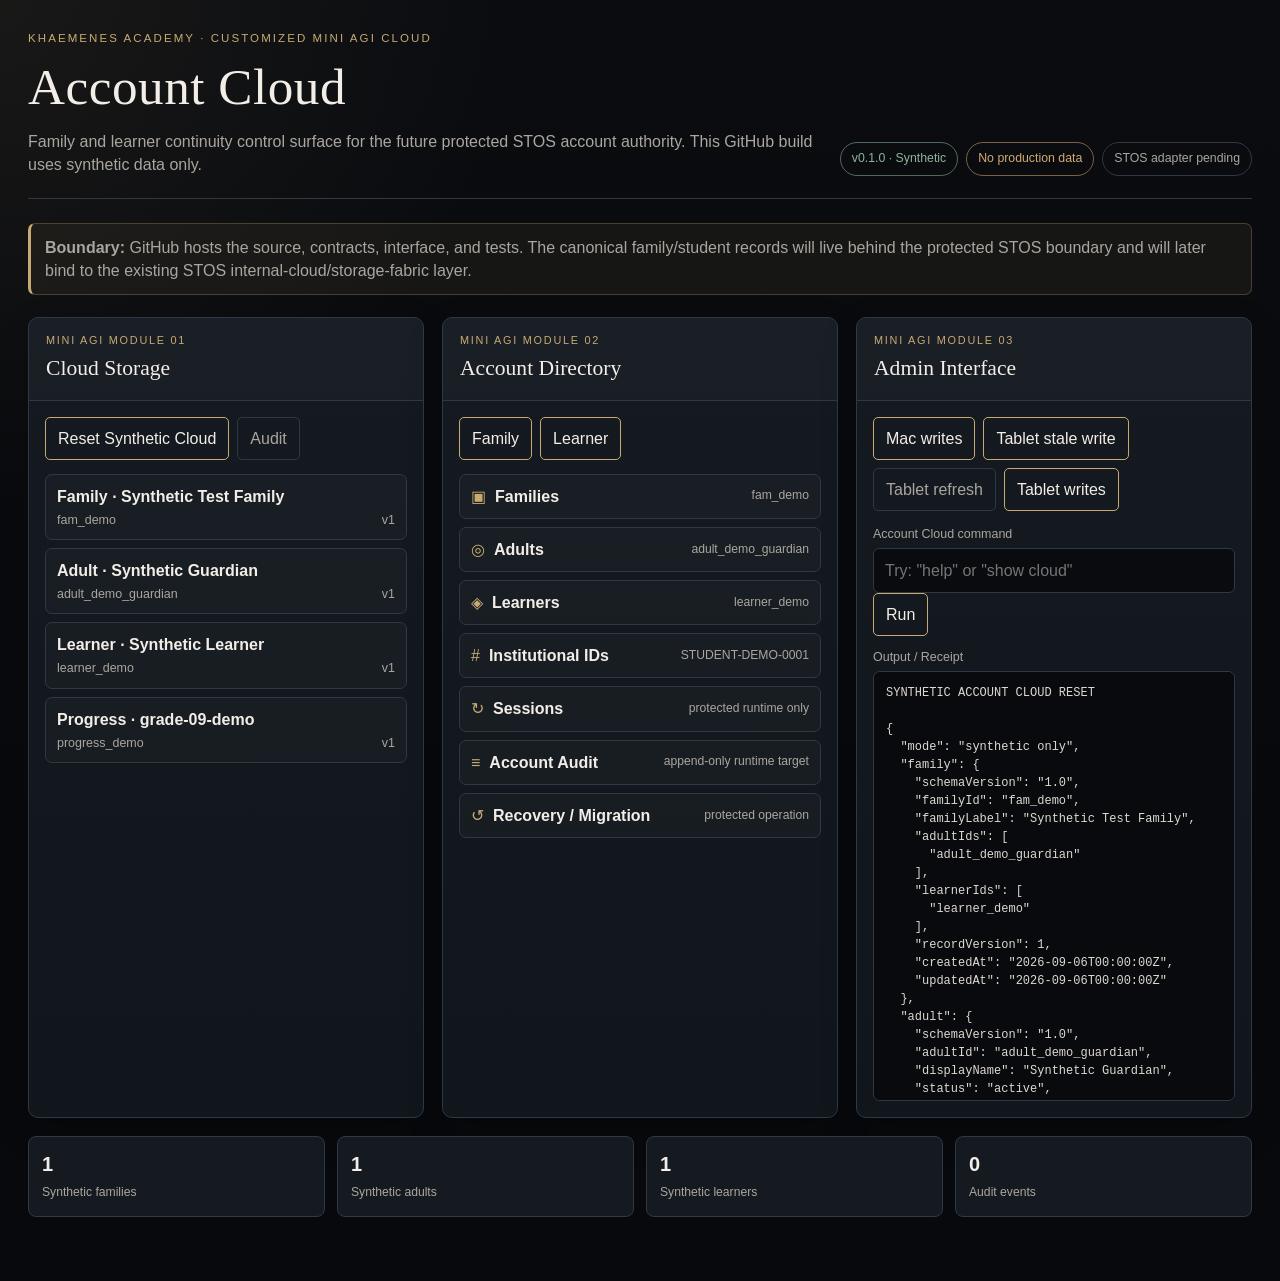
==== index.html @ 97dc4e8b "Add files via upload" ====
<!doctype html>
<html lang="en">
<head>
<meta charset="utf-8">
<meta name="viewport" content="width=device-width,initial-scale=1">
<meta name="description" content="Khaemenes Academy Account Cloud - customized Mini AGI Cloud synthetic testbed for sovereign family and learner continuity.">
<title>Khaemenes Academy · Account Cloud</title>
<link rel="stylesheet" href="./assets/account-cloud.css">
</head>
<body>
<main class="shell">
  <header>
    <div>
      <div class="eyebrow">Khaemenes Academy · Customized Mini AGI Cloud</div>
      <h1>Account Cloud</h1>
      <p class="subtitle">
        Family and learner continuity control surface for the future protected STOS account authority.
        This GitHub build uses synthetic data only.
      </p>
    </div>
    <div class="badges">
      <span class="badge good">v0.1.0 · Synthetic</span>
      <span class="badge warn">No production data</span>
      <span class="badge">STOS adapter pending</span>
    </div>
  </header>

  <div class="notice">
    <strong>Boundary:</strong>
    GitHub hosts the source, contracts, interface, and tests. The canonical family/student records
    will live behind the protected STOS boundary and will later bind to the existing STOS
    internal-cloud/storage-fabric layer.
  </div>

  <section class="cloud-grid">
    <!-- Original Mini AGI concept: Cloud Storage -->
    <article class="panel">
      <div class="panel-head">
        <div class="kicker">Mini AGI Module 01</div>
        <h2>Cloud Storage</h2>
      </div>
      <div class="panel-body">
        <div class="toolbar">
          <button id="reset-cloud">Reset Synthetic Cloud</button>
          <button id="show-audit" class="secondary">Audit</button>
        </div>
        <div id="record-list" class="record-list"></div>
      </div>
    </article>

    <!-- Original Mini AGI concept: Directory -->
    <article class="panel">
      <div class="panel-head">
        <div class="kicker">Mini AGI Module 02</div>
        <h2>Account Directory</h2>
      </div>
      <div class="panel-body">
        <div class="toolbar">
          <button id="show-family">Family</button>
          <button id="show-learner">Learner</button>
        </div>
        <div id="directory-tree" class="tree"></div>
      </div>
    </article>

    <!-- Original Mini AGI concept: Interface -->
    <article class="panel">
      <div class="panel-head">
        <div class="kicker">Mini AGI Module 03</div>
        <h2>Admin Interface</h2>
      </div>
      <div class="panel-body">
        <div class="toolbar">
          <button id="mac-write">Mac writes</button>
          <button id="tablet-stale">Tablet stale write</button>
          <button id="tablet-refresh" class="secondary">Tablet refresh</button>
          <button id="tablet-write">Tablet writes</button>
        </div>

        <label for="command">Account Cloud command</label>
        <input id="command" autocomplete="off" placeholder='Try: "help" or "show cloud"'>
        <button id="run-command">Run</button>

        <label>Output / Receipt</label>
        <div id="console" class="console" aria-live="polite">Loading synthetic cloud…</div>
      </div>
    </article>
  </section>

  <section class="footer-grid">
    <div class="stat"><strong id="stat-families">0</strong><span>Synthetic families</span></div>
    <div class="stat"><strong id="stat-adults">0</strong><span>Synthetic adults</span></div>
    <div class="stat"><strong id="stat-learners">0</strong><span>Synthetic learners</span></div>
    <div class="stat"><strong id="stat-audit">0</strong><span>Audit events</span></div>
  </section>
</main>

<script src="./assets/account-cloud-config.example.js"></script>
<script src="./assets/account-cloud-client.js"></script>
<script src="./assets/account-cloud-ui.js"></script>
</body>
</html>
---- assets/account-cloud.css ----
:root{
  color-scheme:dark;
  --bg:#0a0c10;
  --bg2:#11151b;
  --panel:#151a21;
  --panel2:#1a2028;
  --line:#303845;
  --ink:#f2eee7;
  --muted:#aaa69f;
  --gold:#c7aa72;
  --green:#8db69c;
  --amber:#d0aa72;
  --red:#c98484;
}
*{box-sizing:border-box}
html{background:var(--bg)}
body{
  margin:0;
  min-height:100vh;
  background:
    radial-gradient(circle at top left,rgba(199,170,114,.08),transparent 32rem),
    linear-gradient(180deg,var(--bg),#08090c 70%);
  color:var(--ink);
  font-family:Arial,Helvetica,sans-serif;
  line-height:1.45;
}
button,input,select,textarea{font:inherit}
.shell{max-width:1480px;margin:0 auto;padding:30px 28px 64px}
header{
  display:grid;
  grid-template-columns:1fr auto;
  gap:24px;
  align-items:end;
  border-bottom:1px solid var(--line);
  padding-bottom:22px;
  margin-bottom:24px;
}
.eyebrow{
  color:var(--gold);
  text-transform:uppercase;
  letter-spacing:.18em;
  font-size:.72rem;
}
h1,h2,h3{
  font-family:Georgia,"Times New Roman",serif;
  font-weight:500;
}
h1{
  margin:.2rem 0 .35rem;
  font-size:clamp(2.2rem,4vw,4.6rem);
  letter-spacing:.01em;
}
.subtitle{color:var(--muted);max-width:820px;margin:0}
.badges{display:flex;gap:8px;flex-wrap:wrap;justify-content:flex-end}
.badge{
  display:inline-flex;
  align-items:center;
  gap:7px;
  border:1px solid var(--line);
  border-radius:999px;
  padding:7px 11px;
  color:var(--muted);
  font-size:.77rem;
}
.badge.good{border-color:rgba(141,182,156,.55);color:var(--green)}
.badge.warn{border-color:rgba(208,170,114,.55);color:var(--amber)}
.notice{
  background:rgba(199,170,114,.07);
  border:1px solid rgba(199,170,114,.28);
  border-left:3px solid var(--gold);
  border-radius:7px;
  padding:12px 14px;
  color:var(--muted);
  margin-bottom:22px;
}
.cloud-grid{
  display:grid;
  grid-template-columns:minmax(0,1fr) minmax(0,1fr) minmax(0,1fr);
  gap:18px;
}
.panel{
  min-height:540px;
  background:linear-gradient(180deg,var(--panel),#11161c);
  border:1px solid var(--line);
  border-radius:10px;
  overflow:hidden;
  box-shadow:0 14px 36px rgba(0,0,0,.18);
}
.panel-head{
  padding:15px 17px;
  background:rgba(255,255,255,.02);
  border-bottom:1px solid var(--line);
}
.panel-head .kicker{
  color:var(--gold);
  font-size:.68rem;
  letter-spacing:.16em;
  text-transform:uppercase;
}
.panel-head h2{margin:4px 0 0;font-size:1.35rem}
.panel-body{padding:16px}
.toolbar{display:flex;gap:8px;flex-wrap:wrap;margin-bottom:14px}
button{
  background:transparent;
  color:var(--ink);
  border:1px solid var(--gold);
  border-radius:5px;
  padding:9px 12px;
  cursor:pointer;
}
button:hover{background:rgba(199,170,114,.09)}
button.secondary{border-color:var(--line);color:var(--muted)}
button.danger{border-color:rgba(201,132,132,.55);color:var(--red)}
.tree,.record-list,.audit-list{
  display:flex;
  flex-direction:column;
  gap:8px;
}
.tree-row,.record-row,.audit-row{
  border:1px solid var(--line);
  background:rgba(255,255,255,.018);
  border-radius:7px;
  padding:10px 11px;
}
.tree-row{
  display:grid;
  grid-template-columns:auto 1fr auto;
  gap:9px;
  align-items:center;
}
.tree-icon{color:var(--gold)}
.small{font-size:.76rem;color:var(--muted)}
.record-row strong{display:block;margin-bottom:3px}
.record-meta{
  display:grid;
  grid-template-columns:1fr auto;
  gap:10px;
  color:var(--muted);
  font-size:.78rem;
}
input,textarea,select{
  width:100%;
  background:#090b0f;
  color:var(--ink);
  border:1px solid var(--line);
  border-radius:6px;
  padding:10px 11px;
}
label{
  display:block;
  color:var(--muted);
  font-size:.78rem;
  margin:12px 0 5px;
}
.console{
  min-height:255px;
  max-height:430px;
  overflow:auto;
  background:#080a0d;
  border:1px solid var(--line);
  border-radius:7px;
  padding:12px;
  white-space:pre-wrap;
  word-break:break-word;
  color:#ddd9d0;
  font:12px/1.5 ui-monospace,SFMono-Regular,Menlo,Consolas,monospace;
}
.footer-grid{
  margin-top:18px;
  display:grid;
  grid-template-columns:repeat(4,1fr);
  gap:12px;
}
.stat{
  background:var(--panel);
  border:1px solid var(--line);
  border-radius:8px;
  padding:13px;
}
.stat strong{font-size:1.25rem;display:block}
.stat span{color:var(--muted);font-size:.76rem}
@media(max-width:1050px){
  header{grid-template-columns:1fr}
  .badges{justify-content:flex-start}
  .cloud-grid{grid-template-columns:1fr}
  .panel{min-height:auto}
  .footer-grid{grid-template-columns:repeat(2,1fr)}
}
@media(max-width:600px){
  .shell{padding:20px 14px 40px}
  .footer-grid{grid-template-columns:1fr}
}
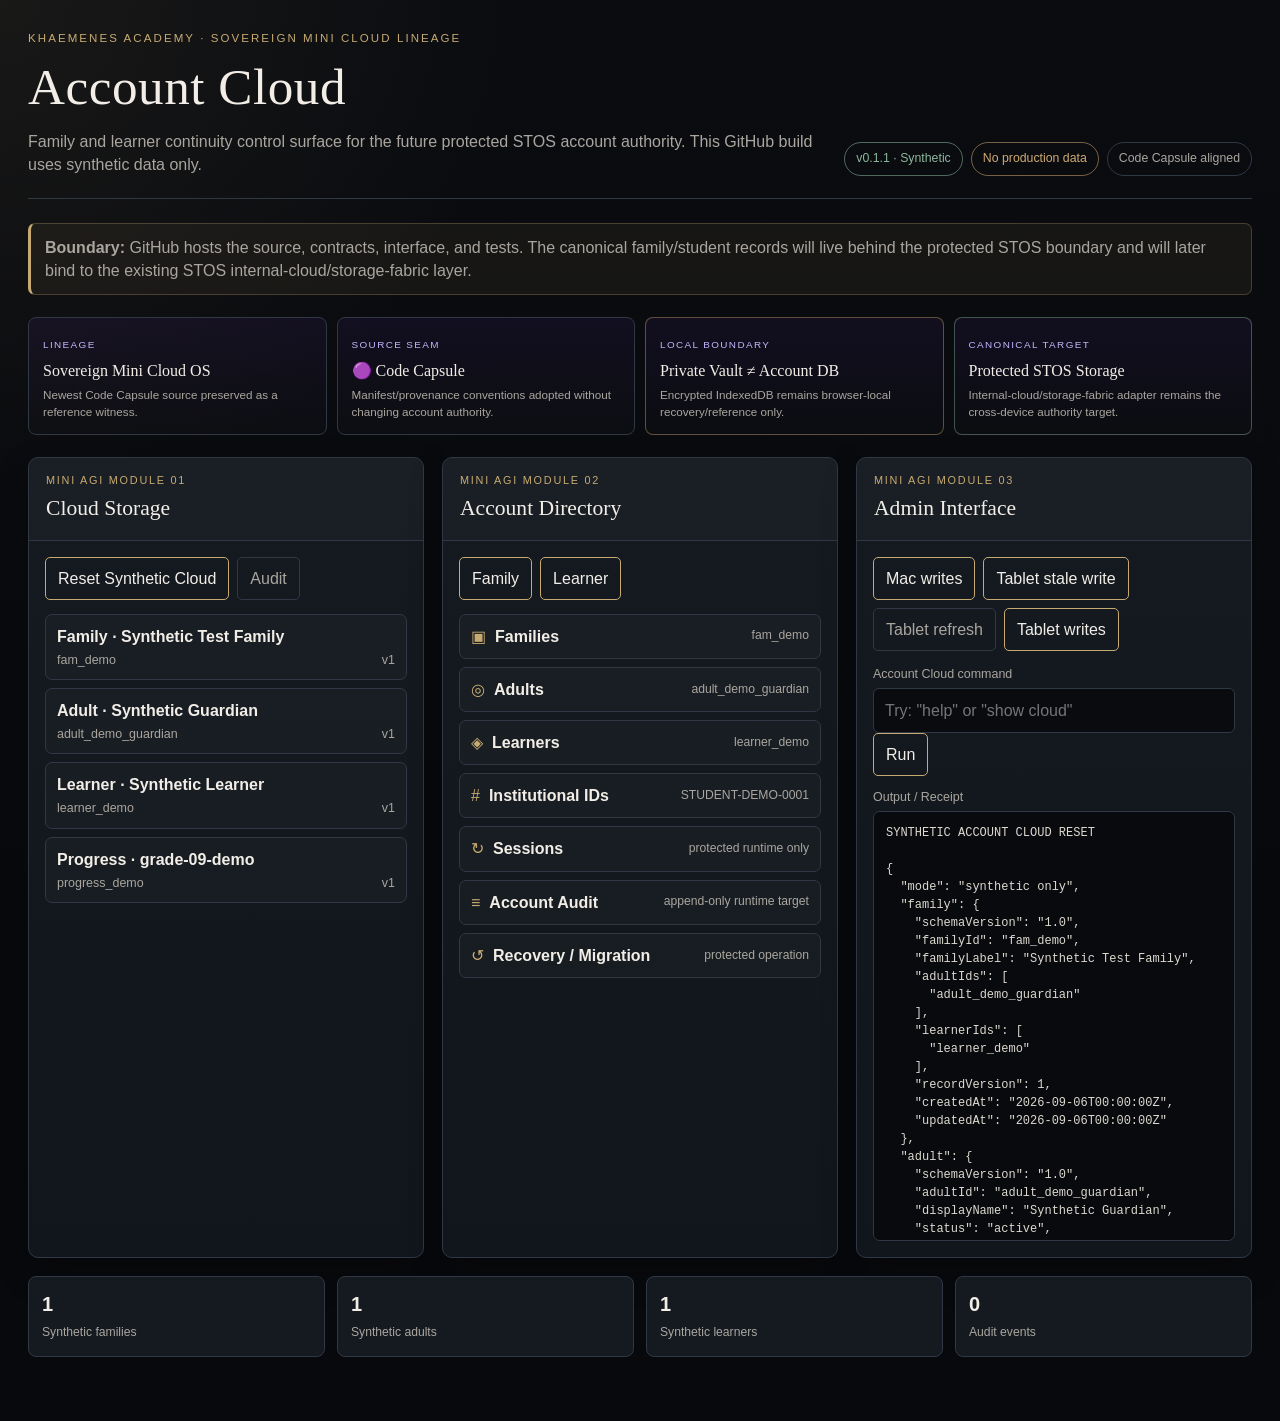
==== commit b0ad2eb2: "Add files via upload" ====
--- a/index.html
+++ b/index.html
@@ -8,10 +8,11 @@
 <link rel="stylesheet" href="./assets/account-cloud.css">
 </head>
 <body>
+<!-- 🟣 KHAEMENES MINI-AGI / ACCOUNT-CLOUD SOURCE MARKER · v0.1.1 -->
 <main class="shell">
   <header>
     <div>
-      <div class="eyebrow">Khaemenes Academy · Customized Mini AGI Cloud</div>
+      <div class="eyebrow">Khaemenes Academy · Sovereign Mini Cloud Lineage</div>
       <h1>Account Cloud</h1>
       <p class="subtitle">
         Family and learner continuity control surface for the future protected STOS account authority.
@@ -19,9 +20,9 @@
       </p>
     </div>
     <div class="badges">
-      <span class="badge good">v0.1.0 · Synthetic</span>
+      <span class="badge good">v0.1.1 · Synthetic</span>
       <span class="badge warn">No production data</span>
-      <span class="badge">STOS adapter pending</span>
+      <span class="badge">Code Capsule aligned</span>
     </div>
   </header>
 
@@ -31,6 +32,31 @@
     will live behind the protected STOS boundary and will later bind to the existing STOS
     internal-cloud/storage-fabric layer.
   </div>
+
+
+
+  <section class="lineage-grid" aria-label="Sovereign build alignment">
+    <div class="lineage-card">
+      <span class="lineage-kicker">Lineage</span>
+      <strong>Sovereign Mini Cloud OS</strong>
+      <small>Newest Code Capsule source preserved as a reference witness.</small>
+    </div>
+    <div class="lineage-card">
+      <span class="lineage-kicker">Source seam</span>
+      <strong>🟣 Code Capsule</strong>
+      <small>Manifest/provenance conventions adopted without changing account authority.</small>
+    </div>
+    <div class="lineage-card caution">
+      <span class="lineage-kicker">Local boundary</span>
+      <strong>Private Vault ≠ Account DB</strong>
+      <small>Encrypted IndexedDB remains browser-local recovery/reference only.</small>
+    </div>
+    <div class="lineage-card authority">
+      <span class="lineage-kicker">Canonical target</span>
+      <strong>Protected STOS Storage</strong>
+      <small>Internal-cloud/storage-fabric adapter remains the cross-device authority target.</small>
+    </div>
+  </section>
 
   <section class="cloud-grid">
     <!-- Original Mini AGI concept: Cloud Storage -->
--- a/assets/account-cloud.css
+++ b/assets/account-cloud.css
@@ -180,14 +180,36 @@
 }
 .stat strong{font-size:1.25rem;display:block}
 .stat span{color:var(--muted);font-size:.76rem}
+
+.lineage-grid{
+  display:grid;
+  grid-template-columns:repeat(4,minmax(0,1fr));
+  gap:10px;
+  margin:0 0 22px;
+}
+.lineage-card{
+  min-height:118px;
+  padding:13px 14px;
+  border:1px solid var(--line);
+  border-radius:8px;
+  background:linear-gradient(180deg,rgba(124,58,237,.08),rgba(255,255,255,.012));
+}
+.lineage-card.caution{border-color:rgba(208,170,114,.42)}
+.lineage-card.authority{border-color:rgba(141,182,156,.42)}
+.lineage-card strong{display:block;margin:4px 0 5px;font-family:Georgia,"Times New Roman",serif;font-weight:500}
+.lineage-card small{display:block;color:var(--muted);font-size:.73rem;line-height:1.45}
+.lineage-kicker{color:#c4b5fd;text-transform:uppercase;letter-spacing:.14em;font-size:.62rem}
+
 @media(max-width:1050px){
   header{grid-template-columns:1fr}
   .badges{justify-content:flex-start}
+  .lineage-grid{grid-template-columns:repeat(2,1fr)}
   .cloud-grid{grid-template-columns:1fr}
   .panel{min-height:auto}
   .footer-grid{grid-template-columns:repeat(2,1fr)}
 }
 @media(max-width:600px){
   .shell{padding:20px 14px 40px}
+  .lineage-grid{grid-template-columns:1fr}
   .footer-grid{grid-template-columns:1fr}
 }
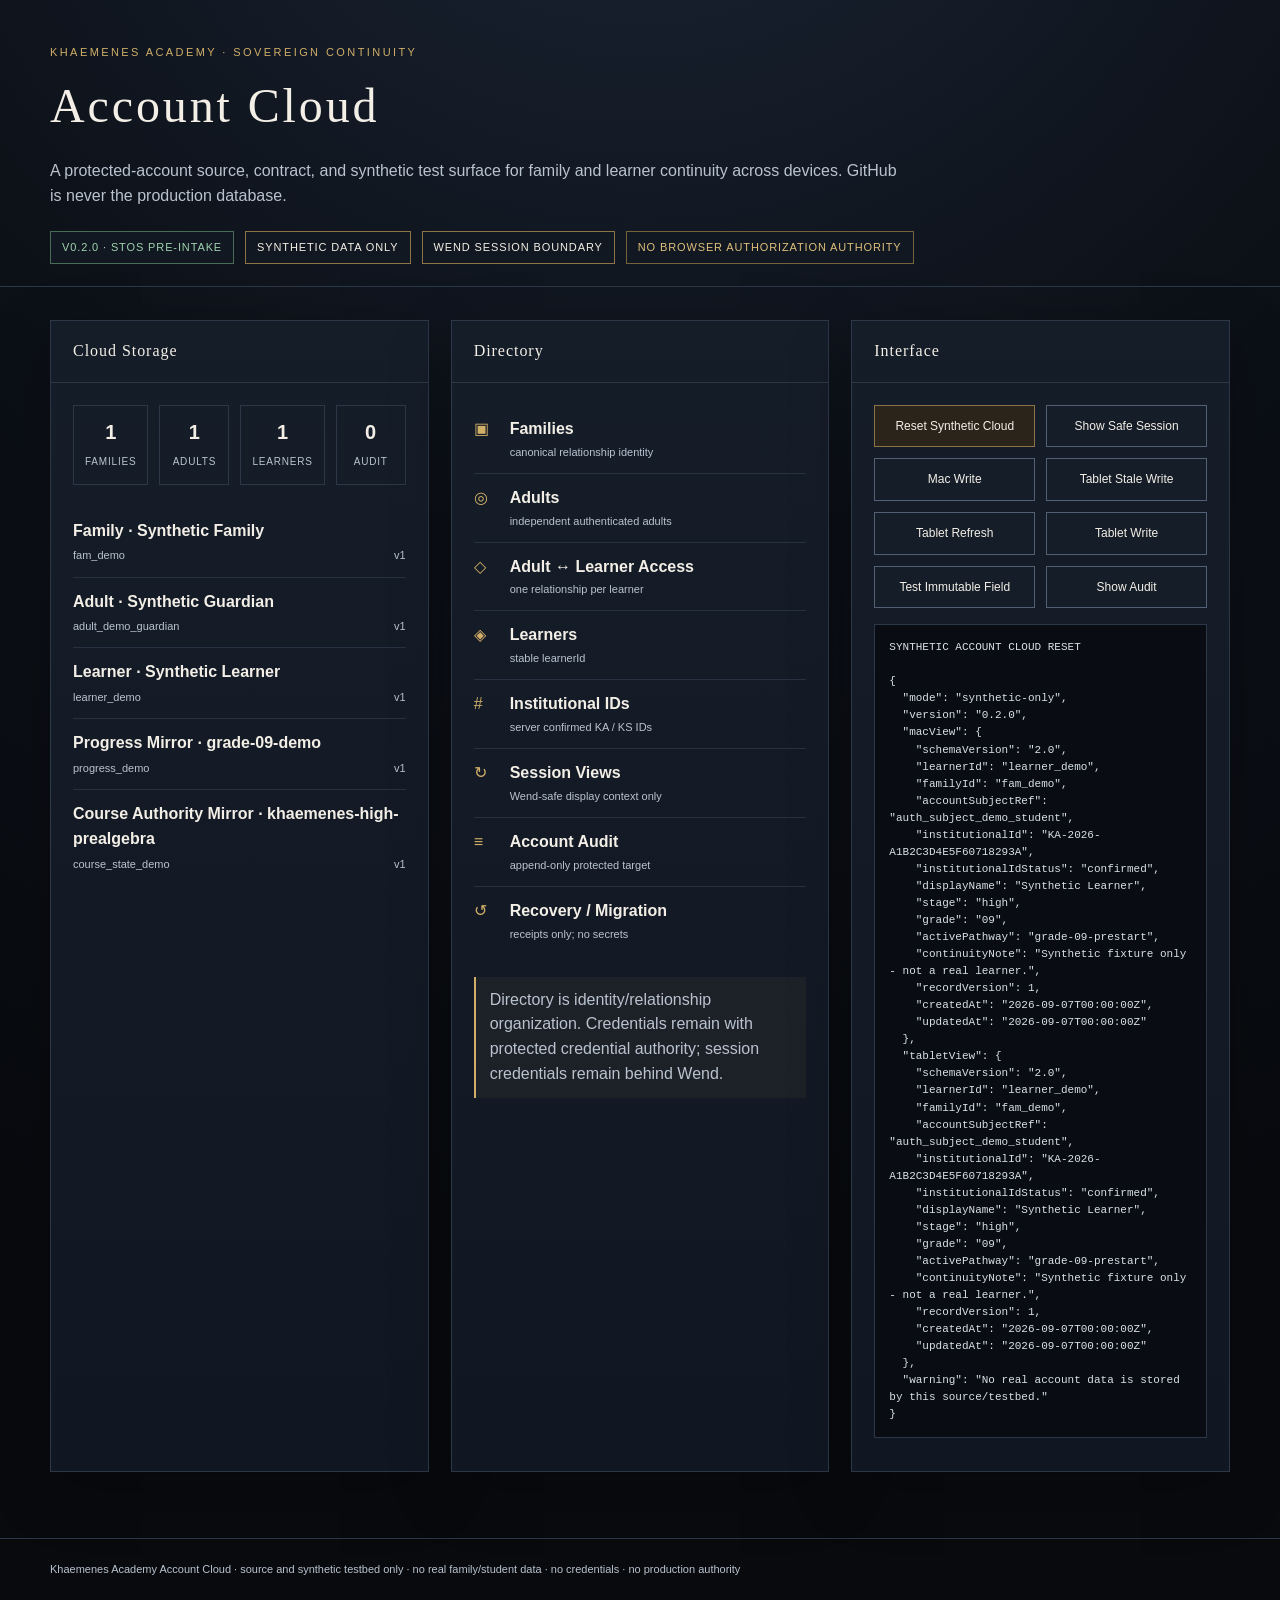
==== commit fee111ad: "Add files via upload" ====
--- a/index.html
+++ b/index.html
@@ -2,127 +2,23 @@
 <html lang="en">
 <head>
 <meta charset="utf-8">
-<meta name="viewport" content="width=device-width,initial-scale=1">
-<meta name="description" content="Khaemenes Academy Account Cloud - customized Mini AGI Cloud synthetic testbed for sovereign family and learner continuity.">
-<title>Khaemenes Academy · Account Cloud</title>
+<meta name="viewport" content="width=device-width,initial-scale=1,viewport-fit=cover">
+<meta name="referrer" content="no-referrer">
+<meta http-equiv="Permissions-Policy" content="camera=(), microphone=(), geolocation=(), payment=(), usb=()">
+<meta http-equiv="Content-Security-Policy" content="default-src 'self'; script-src 'self'; style-src 'self'; img-src 'self' data:; connect-src 'self'; object-src 'none'; base-uri 'none'; form-action 'none'; frame-ancestors 'none'">
+<title>Khaemenes Account Cloud · STOS Pre-Intake</title>
 <link rel="stylesheet" href="./assets/account-cloud.css">
 </head>
 <body>
-<!-- 🟣 KHAEMENES MINI-AGI / ACCOUNT-CLOUD SOURCE MARKER · v0.1.1 -->
-<main class="shell">
-  <header>
-    <div>
-      <div class="eyebrow">Khaemenes Academy · Sovereign Mini Cloud Lineage</div>
-      <h1>Account Cloud</h1>
-      <p class="subtitle">
-        Family and learner continuity control surface for the future protected STOS account authority.
-        This GitHub build uses synthetic data only.
-      </p>
-    </div>
-    <div class="badges">
-      <span class="badge good">v0.1.1 · Synthetic</span>
-      <span class="badge warn">No production data</span>
-      <span class="badge">Code Capsule aligned</span>
-    </div>
-  </header>
-
-  <div class="notice">
-    <strong>Boundary:</strong>
-    GitHub hosts the source, contracts, interface, and tests. The canonical family/student records
-    will live behind the protected STOS boundary and will later bind to the existing STOS
-    internal-cloud/storage-fabric layer.
-  </div>
-
-
-
-  <section class="lineage-grid" aria-label="Sovereign build alignment">
-    <div class="lineage-card">
-      <span class="lineage-kicker">Lineage</span>
-      <strong>Sovereign Mini Cloud OS</strong>
-      <small>Newest Code Capsule source preserved as a reference witness.</small>
-    </div>
-    <div class="lineage-card">
-      <span class="lineage-kicker">Source seam</span>
-      <strong>🟣 Code Capsule</strong>
-      <small>Manifest/provenance conventions adopted without changing account authority.</small>
-    </div>
-    <div class="lineage-card caution">
-      <span class="lineage-kicker">Local boundary</span>
-      <strong>Private Vault ≠ Account DB</strong>
-      <small>Encrypted IndexedDB remains browser-local recovery/reference only.</small>
-    </div>
-    <div class="lineage-card authority">
-      <span class="lineage-kicker">Canonical target</span>
-      <strong>Protected STOS Storage</strong>
-      <small>Internal-cloud/storage-fabric adapter remains the cross-device authority target.</small>
-    </div>
-  </section>
-
-  <section class="cloud-grid">
-    <!-- Original Mini AGI concept: Cloud Storage -->
-    <article class="panel">
-      <div class="panel-head">
-        <div class="kicker">Mini AGI Module 01</div>
-        <h2>Cloud Storage</h2>
-      </div>
-      <div class="panel-body">
-        <div class="toolbar">
-          <button id="reset-cloud">Reset Synthetic Cloud</button>
-          <button id="show-audit" class="secondary">Audit</button>
-        </div>
-        <div id="record-list" class="record-list"></div>
-      </div>
-    </article>
-
-    <!-- Original Mini AGI concept: Directory -->
-    <article class="panel">
-      <div class="panel-head">
-        <div class="kicker">Mini AGI Module 02</div>
-        <h2>Account Directory</h2>
-      </div>
-      <div class="panel-body">
-        <div class="toolbar">
-          <button id="show-family">Family</button>
-          <button id="show-learner">Learner</button>
-        </div>
-        <div id="directory-tree" class="tree"></div>
-      </div>
-    </article>
-
-    <!-- Original Mini AGI concept: Interface -->
-    <article class="panel">
-      <div class="panel-head">
-        <div class="kicker">Mini AGI Module 03</div>
-        <h2>Admin Interface</h2>
-      </div>
-      <div class="panel-body">
-        <div class="toolbar">
-          <button id="mac-write">Mac writes</button>
-          <button id="tablet-stale">Tablet stale write</button>
-          <button id="tablet-refresh" class="secondary">Tablet refresh</button>
-          <button id="tablet-write">Tablet writes</button>
-        </div>
-
-        <label for="command">Account Cloud command</label>
-        <input id="command" autocomplete="off" placeholder='Try: "help" or "show cloud"'>
-        <button id="run-command">Run</button>
-
-        <label>Output / Receipt</label>
-        <div id="console" class="console" aria-live="polite">Loading synthetic cloud…</div>
-      </div>
-    </article>
-  </section>
-
-  <section class="footer-grid">
-    <div class="stat"><strong id="stat-families">0</strong><span>Synthetic families</span></div>
-    <div class="stat"><strong id="stat-adults">0</strong><span>Synthetic adults</span></div>
-    <div class="stat"><strong id="stat-learners">0</strong><span>Synthetic learners</span></div>
-    <div class="stat"><strong id="stat-audit">0</strong><span>Audit events</span></div>
-  </section>
-</main>
-
+<header class="mast"><div class="shell"><div class="kicker">Khaemenes Academy · Sovereign Continuity</div><h1>Account Cloud</h1><p class="sub">A protected-account source, contract, and synthetic test surface for family and learner continuity across devices. GitHub is never the production database.</p><div class="statusline"><span class="pill ok">v0.2.0 · STOS Pre-Intake</span><span class="pill">Synthetic Data Only</span><span class="pill">Wend Session Boundary</span><span class="pill warn">No Browser Authorization Authority</span></div></div></header>
+<main><div class="shell"><div class="grid">
+<section class="panel" aria-labelledby="cloud-title"><div class="panel-head"><h2 id="cloud-title">Cloud Storage</h2></div><div class="panel-body"><div class="stats"><div class="stat"><b id="stat-families">0</b><span>Families</span></div><div class="stat"><b id="stat-adults">0</b><span>Adults</span></div><div class="stat"><b id="stat-learners">0</b><span>Learners</span></div><div class="stat"><b id="stat-audit">0</b><span>Audit</span></div></div><div id="record-list"></div></div></section>
+<section class="panel" aria-labelledby="directory-title"><div class="panel-head"><h2 id="directory-title">Directory</h2></div><div class="panel-body"><div id="directory-tree"></div><div class="notice">Directory is identity/relationship organization. Credentials remain with protected credential authority; session credentials remain behind Wend.</div></div></section>
+<section class="panel" aria-labelledby="interface-title"><div class="panel-head"><h2 id="interface-title">Interface</h2></div><div class="panel-body"><div class="actions"><button class="btn primary" id="reset-cloud" type="button">Reset Synthetic Cloud</button><button class="btn" id="show-session" type="button">Show Safe Session</button><button class="btn" id="mac-write" type="button">Mac Write</button><button class="btn" id="tablet-stale" type="button">Tablet Stale Write</button><button class="btn" id="tablet-refresh" type="button">Tablet Refresh</button><button class="btn" id="tablet-write" type="button">Tablet Write</button><button class="btn" id="immutable-attack" type="button">Test Immutable Field</button><button class="btn" id="show-audit" type="button">Show Audit</button></div><pre id="console" class="console">Loading synthetic Account Cloud…</pre></div></section>
+</div></div></main>
+<footer><div class="shell">Khaemenes Academy Account Cloud · source and synthetic testbed only · no real family/student data · no credentials · no production authority</div></footer>
+<script src="./assets/account-cloud-client.js"></script>
 <script src="./assets/account-cloud-config.example.js"></script>
-<script src="./assets/account-cloud-client.js"></script>
 <script src="./assets/account-cloud-ui.js"></script>
 </body>
 </html>
--- a/assets/account-cloud.css
+++ b/assets/account-cloud.css
@@ -1,215 +1,2 @@
-
-:root{
-  color-scheme:dark;
-  --bg:#0a0c10;
-  --bg2:#11151b;
-  --panel:#151a21;
-  --panel2:#1a2028;
-  --line:#303845;
-  --ink:#f2eee7;
-  --muted:#aaa69f;
-  --gold:#c7aa72;
-  --green:#8db69c;
-  --amber:#d0aa72;
-  --red:#c98484;
-}
-*{box-sizing:border-box}
-html{background:var(--bg)}
-body{
-  margin:0;
-  min-height:100vh;
-  background:
-    radial-gradient(circle at top left,rgba(199,170,114,.08),transparent 32rem),
-    linear-gradient(180deg,var(--bg),#08090c 70%);
-  color:var(--ink);
-  font-family:Arial,Helvetica,sans-serif;
-  line-height:1.45;
-}
-button,input,select,textarea{font:inherit}
-.shell{max-width:1480px;margin:0 auto;padding:30px 28px 64px}
-header{
-  display:grid;
-  grid-template-columns:1fr auto;
-  gap:24px;
-  align-items:end;
-  border-bottom:1px solid var(--line);
-  padding-bottom:22px;
-  margin-bottom:24px;
-}
-.eyebrow{
-  color:var(--gold);
-  text-transform:uppercase;
-  letter-spacing:.18em;
-  font-size:.72rem;
-}
-h1,h2,h3{
-  font-family:Georgia,"Times New Roman",serif;
-  font-weight:500;
-}
-h1{
-  margin:.2rem 0 .35rem;
-  font-size:clamp(2.2rem,4vw,4.6rem);
-  letter-spacing:.01em;
-}
-.subtitle{color:var(--muted);max-width:820px;margin:0}
-.badges{display:flex;gap:8px;flex-wrap:wrap;justify-content:flex-end}
-.badge{
-  display:inline-flex;
-  align-items:center;
-  gap:7px;
-  border:1px solid var(--line);
-  border-radius:999px;
-  padding:7px 11px;
-  color:var(--muted);
-  font-size:.77rem;
-}
-.badge.good{border-color:rgba(141,182,156,.55);color:var(--green)}
-.badge.warn{border-color:rgba(208,170,114,.55);color:var(--amber)}
-.notice{
-  background:rgba(199,170,114,.07);
-  border:1px solid rgba(199,170,114,.28);
-  border-left:3px solid var(--gold);
-  border-radius:7px;
-  padding:12px 14px;
-  color:var(--muted);
-  margin-bottom:22px;
-}
-.cloud-grid{
-  display:grid;
-  grid-template-columns:minmax(0,1fr) minmax(0,1fr) minmax(0,1fr);
-  gap:18px;
-}
-.panel{
-  min-height:540px;
-  background:linear-gradient(180deg,var(--panel),#11161c);
-  border:1px solid var(--line);
-  border-radius:10px;
-  overflow:hidden;
-  box-shadow:0 14px 36px rgba(0,0,0,.18);
-}
-.panel-head{
-  padding:15px 17px;
-  background:rgba(255,255,255,.02);
-  border-bottom:1px solid var(--line);
-}
-.panel-head .kicker{
-  color:var(--gold);
-  font-size:.68rem;
-  letter-spacing:.16em;
-  text-transform:uppercase;
-}
-.panel-head h2{margin:4px 0 0;font-size:1.35rem}
-.panel-body{padding:16px}
-.toolbar{display:flex;gap:8px;flex-wrap:wrap;margin-bottom:14px}
-button{
-  background:transparent;
-  color:var(--ink);
-  border:1px solid var(--gold);
-  border-radius:5px;
-  padding:9px 12px;
-  cursor:pointer;
-}
-button:hover{background:rgba(199,170,114,.09)}
-button.secondary{border-color:var(--line);color:var(--muted)}
-button.danger{border-color:rgba(201,132,132,.55);color:var(--red)}
-.tree,.record-list,.audit-list{
-  display:flex;
-  flex-direction:column;
-  gap:8px;
-}
-.tree-row,.record-row,.audit-row{
-  border:1px solid var(--line);
-  background:rgba(255,255,255,.018);
-  border-radius:7px;
-  padding:10px 11px;
-}
-.tree-row{
-  display:grid;
-  grid-template-columns:auto 1fr auto;
-  gap:9px;
-  align-items:center;
-}
-.tree-icon{color:var(--gold)}
-.small{font-size:.76rem;color:var(--muted)}
-.record-row strong{display:block;margin-bottom:3px}
-.record-meta{
-  display:grid;
-  grid-template-columns:1fr auto;
-  gap:10px;
-  color:var(--muted);
-  font-size:.78rem;
-}
-input,textarea,select{
-  width:100%;
-  background:#090b0f;
-  color:var(--ink);
-  border:1px solid var(--line);
-  border-radius:6px;
-  padding:10px 11px;
-}
-label{
-  display:block;
-  color:var(--muted);
-  font-size:.78rem;
-  margin:12px 0 5px;
-}
-.console{
-  min-height:255px;
-  max-height:430px;
-  overflow:auto;
-  background:#080a0d;
-  border:1px solid var(--line);
-  border-radius:7px;
-  padding:12px;
-  white-space:pre-wrap;
-  word-break:break-word;
-  color:#ddd9d0;
-  font:12px/1.5 ui-monospace,SFMono-Regular,Menlo,Consolas,monospace;
-}
-.footer-grid{
-  margin-top:18px;
-  display:grid;
-  grid-template-columns:repeat(4,1fr);
-  gap:12px;
-}
-.stat{
-  background:var(--panel);
-  border:1px solid var(--line);
-  border-radius:8px;
-  padding:13px;
-}
-.stat strong{font-size:1.25rem;display:block}
-.stat span{color:var(--muted);font-size:.76rem}
-
-.lineage-grid{
-  display:grid;
-  grid-template-columns:repeat(4,minmax(0,1fr));
-  gap:10px;
-  margin:0 0 22px;
-}
-.lineage-card{
-  min-height:118px;
-  padding:13px 14px;
-  border:1px solid var(--line);
-  border-radius:8px;
-  background:linear-gradient(180deg,rgba(124,58,237,.08),rgba(255,255,255,.012));
-}
-.lineage-card.caution{border-color:rgba(208,170,114,.42)}
-.lineage-card.authority{border-color:rgba(141,182,156,.42)}
-.lineage-card strong{display:block;margin:4px 0 5px;font-family:Georgia,"Times New Roman",serif;font-weight:500}
-.lineage-card small{display:block;color:var(--muted);font-size:.73rem;line-height:1.45}
-.lineage-kicker{color:#c4b5fd;text-transform:uppercase;letter-spacing:.14em;font-size:.62rem}
-
-@media(max-width:1050px){
-  header{grid-template-columns:1fr}
-  .badges{justify-content:flex-start}
-  .lineage-grid{grid-template-columns:repeat(2,1fr)}
-  .cloud-grid{grid-template-columns:1fr}
-  .panel{min-height:auto}
-  .footer-grid{grid-template-columns:repeat(2,1fr)}
-}
-@media(max-width:600px){
-  .shell{padding:20px 14px 40px}
-  .lineage-grid{grid-template-columns:1fr}
-  .footer-grid{grid-template-columns:1fr}
-}
+:root{--bg:#090b10;--panel:#111722;--panel2:#151d29;--line:#2c3747;--ink:#f3efe6;--soft:#b9c3cf;--gold:#d0ae68;--gold2:#8d7347;--ok:#9fd2ae;--warn:#dfc07d;--danger:#e0a1a1;--radius:4px;--space:22px}
+*{box-sizing:border-box}html{background:var(--bg);color-scheme:dark}body{margin:0;background:radial-gradient(circle at 50% -20%,#1c2738 0,#0c1017 42%,#080a0e 80%);color:var(--ink);font-family:"Brandon Grotesque","Avenir Next",Avenir,Helvetica,Arial,sans-serif;line-height:1.55;min-height:100vh}a{color:inherit}.shell{width:min(1180px,calc(100% - 44px));margin:auto}.mast{padding:44px 0 22px;border-bottom:1px solid var(--line)}.kicker{font-size:11px;letter-spacing:.22em;text-transform:uppercase;color:var(--gold)}h1,h2,h3,.cinzel{font-family:Cinzel,"Times New Roman",serif;font-weight:500;letter-spacing:.06em}h1{font-size:clamp(28px,4vw,48px);margin:8px 0}.sub{max-width:850px;color:var(--soft)}.statusline{display:flex;flex-wrap:wrap;gap:11px;margin-top:22px}.pill{border:1px solid var(--gold2);padding:7px 11px;font-size:11px;letter-spacing:.08em;text-transform:uppercase;background:#121821}.pill.ok{border-color:#476d56;color:var(--ok)}.pill.warn{border-color:#75633c;color:var(--warn)}main{padding:33px 0 66px}.grid{display:grid;grid-template-columns:1fr 1fr 1fr;gap:22px}.panel{background:linear-gradient(180deg,var(--panel2),var(--panel));border:1px solid var(--line);min-height:520px;box-shadow:0 18px 60px rgba(0,0,0,.22)}.panel-head{padding:18px 22px;border-bottom:1px solid var(--line)}.panel-head h2{font-size:16px;margin:0}.panel-body{padding:22px}.stats{display:grid;grid-template-columns:repeat(4,1fr);gap:11px;margin-bottom:22px}.stat{border:1px solid var(--line);padding:11px;text-align:center}.stat b{display:block;font-size:20px}.stat span{font-size:10px;color:var(--soft);text-transform:uppercase;letter-spacing:.08em}.record-row,.tree-row{border-top:1px solid #263141;padding:12px 0}.record-row:first-child,.tree-row:first-child{border-top:0}.record-meta{display:flex;justify-content:space-between;gap:12px;color:var(--soft);font-size:11px;margin-top:4px}.tree-row{display:grid;grid-template-columns:28px 1fr;gap:2px 8px}.tree-icon{grid-row:1/3;color:var(--gold)}.small{color:var(--soft);font-size:11px}.actions{display:grid;grid-template-columns:1fr 1fr;gap:11px;margin-bottom:16px}.btn{appearance:none;border:1px solid #526075;background:#151d29;color:var(--ink);padding:11px 13px;border-radius:0;font:inherit;font-size:12px;cursor:pointer}.btn:hover{border-color:var(--gold);background:#1a2432}.btn.primary{border-color:var(--gold2);background:#2a241b}.console{white-space:pre-wrap;word-break:break-word;background:#090d13;border:1px solid var(--line);min-height:270px;padding:14px;font:11px/1.55 ui-monospace,SFMono-Regular,Menlo,Consolas,monospace;color:#d9e0e8}.notice{margin-top:22px;border-left:2px solid var(--gold);padding:11px 14px;color:var(--soft);background:rgba(208,174,104,.05)}footer{border-top:1px solid var(--line);padding:22px 0 44px;color:var(--soft);font-size:11px}@media(max-width:920px){.grid{grid-template-columns:1fr}.panel{min-height:auto}}@media(max-width:560px){.shell{width:min(100% - 24px,1180px)}.stats{grid-template-columns:1fr 1fr}.actions{grid-template-columns:1fr}}
